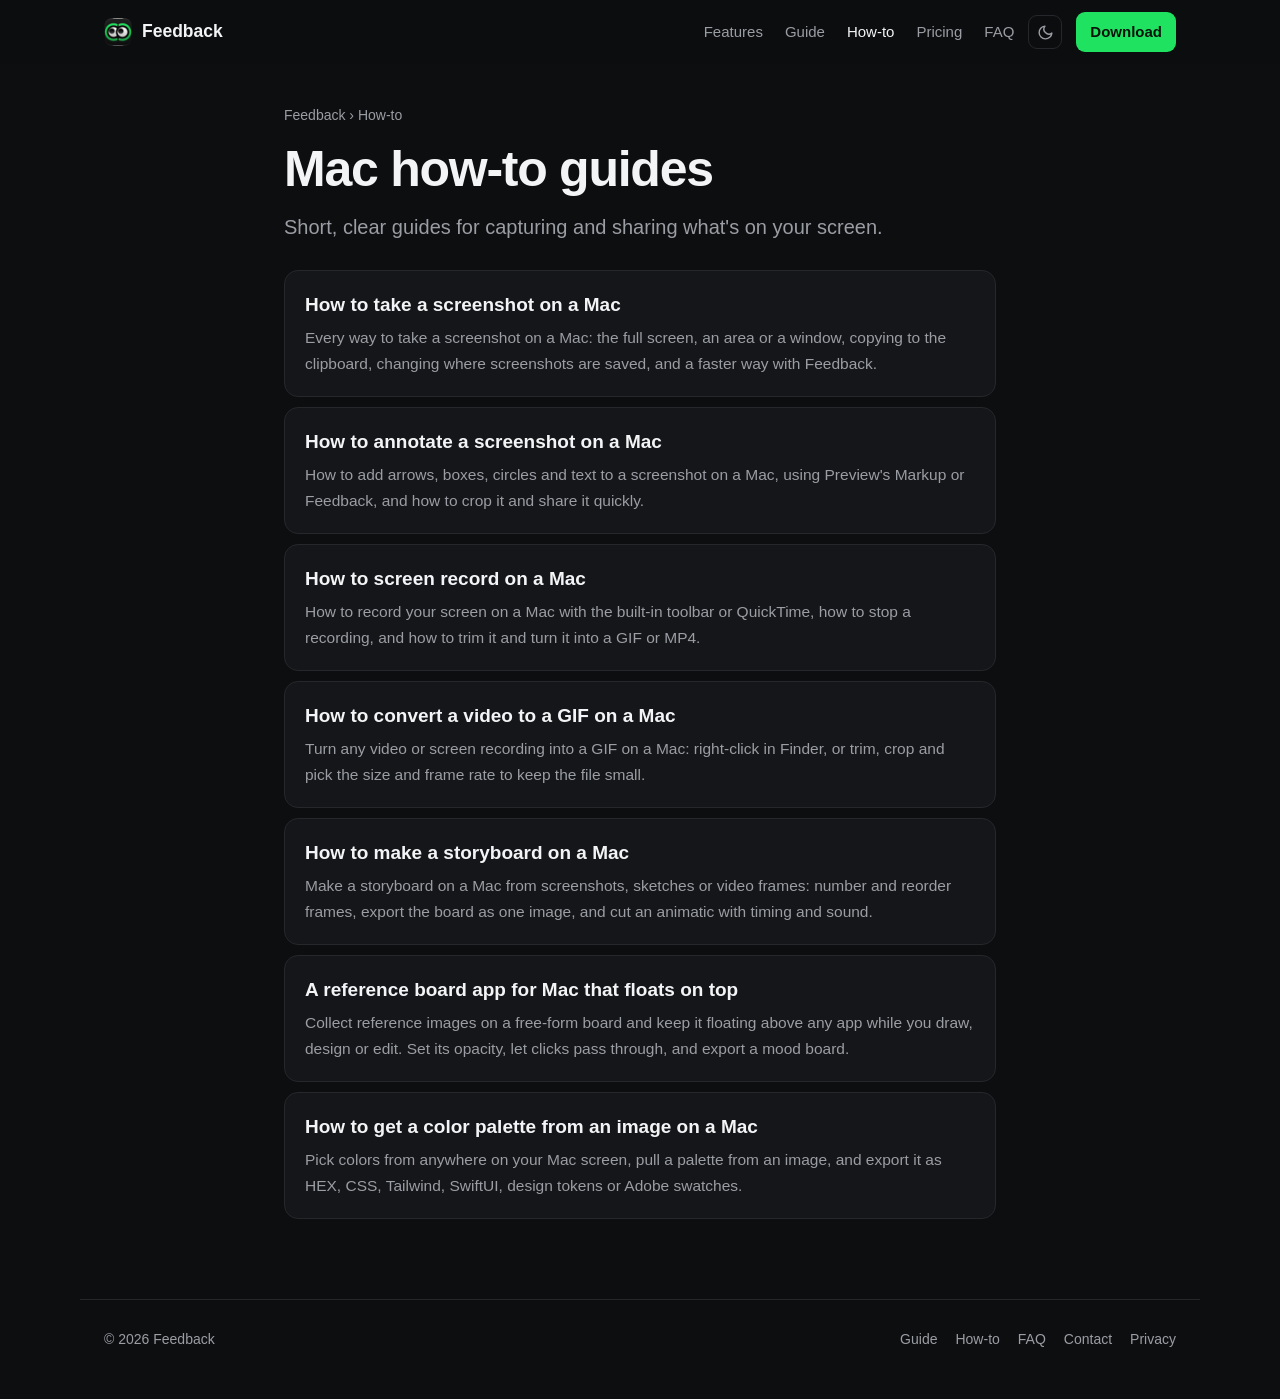
==== how-to/index.html @ 68e00ae4 "Phone menu with every page, Guide topic and how-to article Co-Authored-By: Claude Opus 5.5 <noreply@" ====
<!doctype html>
<html lang="en">
<head>
<meta charset="utf-8">
<script>try{document.documentElement.dataset.theme=localStorage.getItem('theme')==='light'?'light':'dark'}catch(e){document.documentElement.dataset.theme='dark'}</script>
<link rel="stylesheet" href="/assets/theme.css">
<meta name="viewport" content="width=device-width, initial-scale=1">
<title>Mac How-To Guides: Screenshots, GIFs, Storyboards &amp; More – Feedback</title>
<meta name="description" content="Short, clear guides for Mac: taking and annotating screenshots, screen recording, converting video to GIF, making storyboards, reference boards and color palettes.">
<link rel="canonical" href="https://feedbackformac.app/how-to/">
<meta name="theme-color" content="#0d0e10">
<link rel="icon" type="image/png" sizes="32x32" href="/images/favicon-32.png">
<link rel="apple-touch-icon" href="/images/apple-touch-icon.png">
<meta property="og:type" content="article">
<meta property="og:site_name" content="Feedback for Mac">
<meta property="og:title" content="Mac How-To Guides: Screenshots, GIFs, Storyboards &amp; More – Feedback">
<meta property="og:description" content="Short, clear guides for Mac: taking and annotating screenshots, screen recording, converting video to GIF, making storyboards, reference boards and color palettes.">
<meta property="og:url" content="https://feedbackformac.app/how-to/">
<meta property="og:image" content="https://feedbackformac.app/images/og-image.jpg">
<meta name="twitter:card" content="summary_large_image">
<script type="application/ld+json">{"@context": "https://schema.org", "@type": "CollectionPage", "name": "Mac how-to guides", "url": "https://feedbackformac.app/how-to/", "hasPart": [{"@type": "Article", "headline": "How to take a screenshot on a Mac", "url": "https://feedbackformac.app/how-to/take-a-screenshot-on-mac.html"}, {"@type": "Article", "headline": "How to annotate a screenshot on a Mac", "url": "https://feedbackformac.app/how-to/annotate-a-screenshot-on-mac.html"}, {"@type": "Article", "headline": "How to screen record on a Mac", "url": "https://feedbackformac.app/how-to/screen-record-on-mac.html"}, {"@type": "Article", "headline": "How to convert a video to a GIF on a Mac", "url": "https://feedbackformac.app/how-to/convert-video-to-gif-on-mac.html"}, {"@type": "Article", "headline": "How to make a storyboard on a Mac", "url": "https://feedbackformac.app/how-to/make-a-storyboard-on-mac.html"}, {"@type": "Article", "headline": "A reference board app for Mac that floats on top", "url": "https://feedbackformac.app/how-to/reference-board-app-for-mac.html"}, {"@type": "Article", "headline": "How to get a color palette from an image on a Mac", "url": "https://feedbackformac.app/how-to/color-palette-from-image-on-mac.html"}]}</script>
<style>
:root{--bg:#0d0e10;--panel:#151619;--line:#25272b;--text:#f3f4f6;--muted:#9b9da4;--green:#20e261;--green-ink:#06130a}
*{box-sizing:border-box}html{scroll-behavior:smooth}
body{margin:0;background:var(--bg);color:var(--text);font:17.5px/1.7 -apple-system,BlinkMacSystemFont,"SF Pro Text","Helvetica Neue",Arial,sans-serif;-webkit-font-smoothing:antialiased}
a{color:var(--green);text-decoration:none}a:hover{text-decoration:underline}
img{max-width:100%;height:auto}
.top{position:sticky;top:0;z-index:10;background:rgba(13,14,16,.8);backdrop-filter:saturate(160%) blur(14px);-webkit-backdrop-filter:saturate(160%) blur(14px)}
.top .in{max-width:1120px;margin:0 auto;padding:0 24px;display:flex;justify-content:space-between;align-items:center;height:64px}
.brand{display:flex;align-items:center;gap:10px;color:var(--text);font-weight:650}.brand:hover{text-decoration:none}
.top nav a{color:var(--muted);margin-left:22px;font-size:15px}.top nav a:hover,.top nav a.current{color:var(--text);text-decoration:none}
.top nav .cta{color:var(--green-ink);background:var(--green);padding:7px 14px;border-radius:9px;font-weight:600}
main{max-width:760px;margin:0 auto;padding:40px 24px 0}
.crumbs{font-size:14px;color:var(--muted)}.crumbs a{color:var(--muted)}
h1{font-size:clamp(34px,5.4vw,50px);line-height:1.08;letter-spacing:-.025em;margin:14px 0 14px}
.intro{color:var(--muted);font-size:20px;margin:0 0 8px}
h2{font-size:27px;letter-spacing:-.015em;margin:44px 0 10px}
p{margin:0 0 14px}ul,ol{margin:0 0 14px;padding-left:22px}li{margin:6px 0}li::marker{color:var(--muted)}
figure{margin:22px 0;background:#121316;border:1px solid var(--line);border-radius:14px;padding:10px}figure img{display:block;width:100%;height:auto}
figure.tall{max-width:340px}
kbd{font:600 13.5px/1 -apple-system,BlinkMacSystemFont,sans-serif;background:var(--panel);border:1px solid var(--line);border-bottom-width:2px;border-radius:6px;padding:3px 7px;white-space:nowrap}
table{width:100%;border-collapse:collapse;margin:8px 0 16px;font-size:16px}td{padding:9px 10px;border-bottom:1px solid var(--line);vertical-align:top}td:first-child{white-space:nowrap;width:1%}
.cta-box{margin:48px 0 0;background:linear-gradient(180deg,rgba(32,226,97,.08),rgba(32,226,97,.02)),var(--panel);border:1px solid rgba(32,226,97,.35);border-radius:18px;padding:28px;display:flex;gap:20px;align-items:center}
.cta-box img{width:72px;height:72px;flex:none}.cta-box h3{margin:0 0 4px;font-size:20px}.cta-box p{margin:0 0 14px;color:var(--muted);font-size:16px}
.button{display:inline-block;background:var(--green);color:var(--green-ink);font-weight:650;padding:11px 20px;border-radius:11px;font-size:15.5px}.button:hover{text-decoration:none;filter:brightness(1.06)}
.faq details{background:var(--panel);border:1px solid var(--line);border-radius:12px;padding:0 18px;margin-bottom:8px}
.faq summary{cursor:pointer;padding:14px 0;font-weight:600}.faq details p{color:var(--muted)}
.related{display:grid;grid-template-columns:1fr 1fr;gap:10px;margin-top:10px}
.related a{background:var(--panel);border:1px solid var(--line);border-radius:12px;padding:14px 16px;color:var(--text);font-size:16px}.related a:hover{border-color:rgba(32,226,97,.5);text-decoration:none}
footer{max-width:1120px;margin:80px auto 0;padding:28px 24px 48px;border-top:1px solid var(--line);color:var(--muted);font-size:14px;display:flex;justify-content:space-between;flex-wrap:wrap;gap:10px}
footer a{color:var(--muted);margin-left:18px}
@media(max-width:760px){.top nav a:not(.cta){display:none}.related{grid-template-columns:1fr}.cta-box{flex-direction:column;align-items:flex-start}td:first-child{white-space:normal}}
</style>
</head>
<body>
<header class="top"><div class="in">
<a class="brand" href="/"><img src="/images/favicon-32.png" alt="" width="28" height="28">Feedback</a>
<nav aria-label="Main"><a href="/#features">Features</a><a href="/guide.html">Guide</a><a href="/how-to/" class="current">How-to</a><a href="/#pricing">Pricing</a><a href="/#faq">FAQ</a><a class="cta" href="https://apps.apple.com/app/id6832037599">Download</a></nav>
</div></header><main>
<div class="crumbs"><a href="/">Feedback</a> › How-to</div>
<h1>Mac how-to guides</h1>
<p class="intro">Short, clear guides for capturing and sharing what's on your screen.</p>
<style>.list{display:grid;gap:10px;margin-top:26px}.list a{display:block;background:var(--panel);border:1px solid var(--line);border-radius:14px;padding:18px 20px;color:var(--text)}.list a:hover{border-color:rgba(32,226,97,.5);text-decoration:none}.list b{font-size:19px}.list span{display:block;color:var(--muted);font-size:15.5px;margin-top:4px}</style>
<div class="list">
<a href="take-a-screenshot-on-mac.html"><b>How to take a screenshot on a Mac</b><span>Every way to take a screenshot on a Mac: the full screen, an area or a window, copying to the clipboard, changing where screenshots are saved, and a faster way with Feedback.</span></a>
<a href="annotate-a-screenshot-on-mac.html"><b>How to annotate a screenshot on a Mac</b><span>How to add arrows, boxes, circles and text to a screenshot on a Mac, using Preview&#x27;s Markup or Feedback, and how to crop it and share it quickly.</span></a>
<a href="screen-record-on-mac.html"><b>How to screen record on a Mac</b><span>How to record your screen on a Mac with the built-in toolbar or QuickTime, how to stop a recording, and how to trim it and turn it into a GIF or MP4.</span></a>
<a href="convert-video-to-gif-on-mac.html"><b>How to convert a video to a GIF on a Mac</b><span>Turn any video or screen recording into a GIF on a Mac: right-click in Finder, or trim, crop and pick the size and frame rate to keep the file small.</span></a>
<a href="make-a-storyboard-on-mac.html"><b>How to make a storyboard on a Mac</b><span>Make a storyboard on a Mac from screenshots, sketches or video frames: number and reorder frames, export the board as one image, and cut an animatic with timing and sound.</span></a>
<a href="reference-board-app-for-mac.html"><b>A reference board app for Mac that floats on top</b><span>Collect reference images on a free-form board and keep it floating above any app while you draw, design or edit. Set its opacity, let clicks pass through, and export a mood board.</span></a>
<a href="color-palette-from-image-on-mac.html"><b>How to get a color palette from an image on a Mac</b><span>Pick colors from anywhere on your Mac screen, pull a palette from an image, and export it as HEX, CSS, Tailwind, SwiftUI, design tokens or Adobe swatches.</span></a>
</div>
</main>
<script src="/assets/lightbox.js" defer></script>
<script src="/assets/theme.js" defer></script>
<script src="/assets/menu.js" defer></script>
<footer><span>© 2026 Feedback</span><span><a href="/guide.html">Guide</a><a href="/how-to/">How-to</a><a href="/#faq">FAQ</a><a href="mailto:feedback.contact@icloud.com">Contact</a><a href="/#privacy">Privacy</a></span></footer>
</body>
</html>
---- assets/theme.css ----
/* Light theme, from the light-mode app icon: white, black and Feedback green.
   Dark is the default; html[data-theme="light"] switches. */

html[data-theme="light"] {
  --bg: #ffffff;
  --panel: #f4f5f2;
  --panel-2: #eef0ec;
  --line: #e2e5df;
  --text: #0b0c0d;
  --muted: #585c63;
  --green: #0c8f3d;          /* green for text and small marks, readable on white */
  --green-ink: #06130a;
  color-scheme: light;
}
html[data-theme="dark"] { color-scheme: dark; }

/* Buttons and badges keep the icon's bright green with black text. */
html[data-theme="light"] .button:not(.ghost),
html[data-theme="light"] .top nav .cta,
html[data-theme="light"] .pro { background: #20e261; color: #06130a; }

html[data-theme="light"] .top { background: rgba(255, 255, 255, .82); border-bottom: 1px solid rgba(0, 0, 0, .06); }
html[data-theme="light"] .hero { background: linear-gradient(180deg, rgba(32, 226, 97, .16), rgba(32, 226, 97, 0) 440px); }
html[data-theme="light"] .hero .icon { filter: drop-shadow(0 16px 34px rgba(12, 143, 61, .22)); }
html[data-theme="light"] figure { background: #ffffff; }
html[data-theme="light"] .plan.featured { background: linear-gradient(180deg, rgba(32, 226, 97, .14), rgba(32, 226, 97, .03)), var(--panel); border-color: rgba(12, 143, 61, .45); }
html[data-theme="light"] .cta-box { background: linear-gradient(180deg, rgba(32, 226, 97, .14), rgba(32, 226, 97, .03)), var(--panel); border-color: rgba(12, 143, 61, .4); }
html[data-theme="light"] kbd { background: #ffffff; }

/* Enlarged images */
html[data-theme="light"] .lb.on { background: rgba(250, 251, 249, .9); }
html[data-theme="light"] .lb img { box-shadow: 0 30px 80px rgba(0, 0, 0, .22); }
html[data-theme="light"] .lb .hint { color: rgba(0, 0, 0, .5); }

/* The switch */
.theme-toggle {
  display: inline-flex; align-items: center; justify-content: center;
  width: 34px; height: 34px; margin-left: 18px; padding: 0;
  border-radius: 9px; border: 1px solid var(--line); background: transparent;
  color: var(--muted); cursor: pointer; vertical-align: middle;
  transition: color .2s, background .2s;
}
.theme-toggle:hover { color: var(--text); background: var(--panel); }
.theme-toggle svg { width: 17px; height: 17px; }
.theme-toggle .sun { display: none; }
html[data-theme="light"] .theme-toggle .sun { display: block; }
html[data-theme="light"] .theme-toggle .moon { display: none; }

/* Smooth switch between themes, but not on first paint. */
html.theme-anim, html.theme-anim * { transition: background-color .3s ease, color .3s ease, border-color .3s ease !important; }

/* Top bar: one tidy row on every screen size */
header.top nav { display: flex; align-items: center; flex-wrap: nowrap; }
header.top .theme-toggle { margin-left: 14px; }
header.top nav .cta { margin-left: 14px; }
@media (max-width: 520px) {
  header.top nav .cta { display: none; }   /* the menu has Download */
}
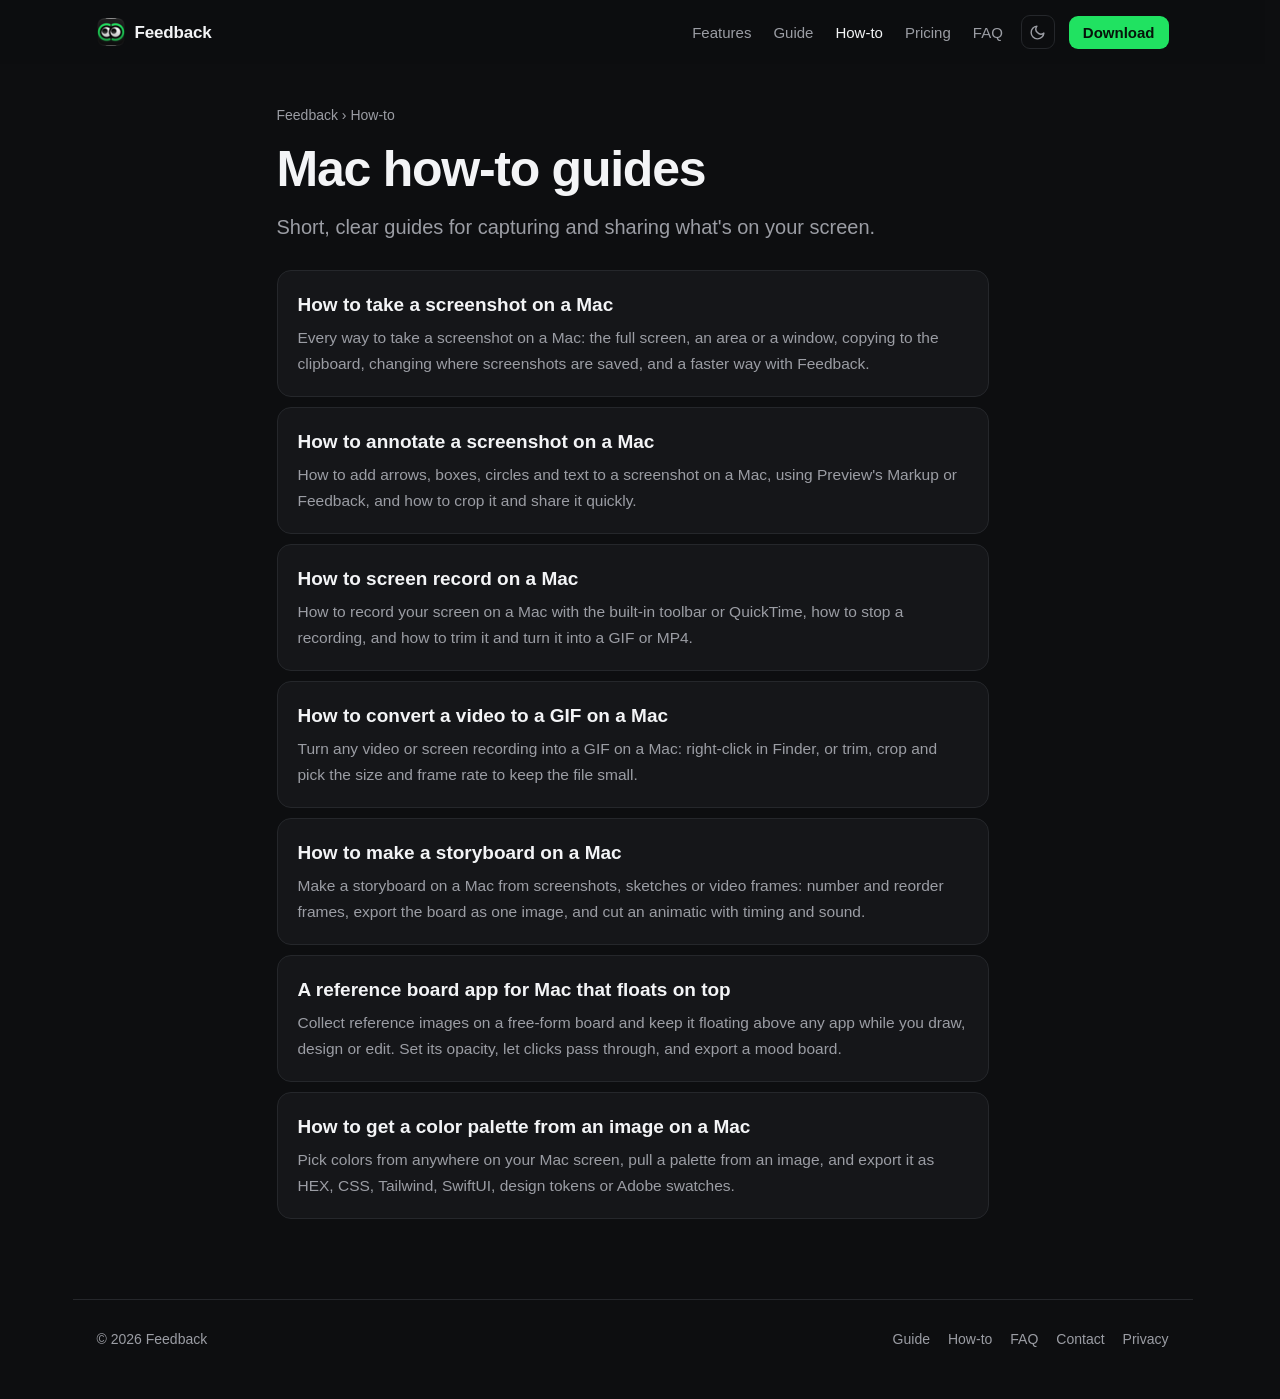
==== commit 0464feec: "One identical top bar on every page so nothing shifts between pages Co-Authored-By: Claude Opus 5.5 " ====
--- a/how-to/index.html
+++ b/how-to/index.html
@@ -55,7 +55,7 @@
 <body>
 <header class="top"><div class="in">
 <a class="brand" href="/"><img src="/images/favicon-32.png" alt="" width="28" height="28">Feedback</a>
-<nav aria-label="Main"><a href="/#features">Features</a><a href="/guide.html">Guide</a><a href="/how-to/" class="current">How-to</a><a href="/#pricing">Pricing</a><a href="/#faq">FAQ</a><a class="cta" href="https://apps.apple.com/app/id6832037599">Download</a></nav>
+<nav aria-label="Main"><a href="/#features">Features</a><a href="/guide.html">Guide</a><a href="/how-to/" class="current">How-to</a><a href="/#pricing">Pricing</a><a href="/#faq">FAQ</a><button type="button" class="theme-toggle" aria-label="Switch to light mode" title="Switch to light mode"><svg class="moon" viewBox="0 0 24 24" fill="none" stroke="currentColor" stroke-width="2" stroke-linecap="round" stroke-linejoin="round" aria-hidden="true"><path d="M21 12.8A9 9 0 1 1 11.2 3a7 7 0 0 0 9.8 9.8z"/></svg><svg class="sun" viewBox="0 0 24 24" fill="none" stroke="currentColor" stroke-width="2" stroke-linecap="round" aria-hidden="true"><circle cx="12" cy="12" r="4.5"/><path d="M12 2v2M12 20v2M4.9 4.9l1.4 1.4M17.7 17.7l1.4 1.4M2 12h2M20 12h2M4.9 19.1l1.4-1.4M17.7 6.3l1.4-1.4"/></svg></button><a class="cta" href="https://apps.apple.com/app/id6832037599">Download</a><button type="button" class="menu-btn" aria-label="Open menu"><svg viewBox="0 0 24 24" fill="none" stroke="currentColor" stroke-width="2" stroke-linecap="round" aria-hidden="true"><path d="M4 7h16M4 12h16M4 17h16"/></svg></button></nav>
 </div></header><main>
 <div class="crumbs"><a href="/">Feedback</a> › How-to</div>
 <h1>Mac how-to guides</h1>
--- a/assets/theme.css
+++ b/assets/theme.css
@@ -49,10 +49,27 @@
 /* Smooth switch between themes, but not on first paint. */
 html.theme-anim, html.theme-anim * { transition: background-color .3s ease, color .3s ease, border-color .3s ease !important; }
 
-/* Top bar: one tidy row on every screen size */
+/* One top bar for every page, identical down to the pixel, so nothing moves between pages. */
+html { scrollbar-gutter: stable; }
+header.top { position: sticky; top: 0; z-index: 10; }
+header.top > div { max-width: 1120px; margin: 0 auto; padding: 0 24px; height: 64px;
+                   display: flex; justify-content: space-between; align-items: center; }
+header.top .brand { display: flex; align-items: center; gap: 10px; color: var(--text); font-size: 17px; line-height: 1;
+                    font-weight: 650; letter-spacing: -.01em; text-decoration: none; }
+header.top .brand img { width: 28px; height: 28px; }
 header.top nav { display: flex; align-items: center; flex-wrap: nowrap; }
-header.top .theme-toggle { margin-left: 14px; }
-header.top nav .cta { margin-left: 14px; }
+header.top nav a { margin-left: 22px; font-size: 15px; line-height: 1; color: var(--muted); text-decoration: none; }
+header.top nav a:hover, header.top nav a.current { color: var(--text); }
+header.top nav .cta { margin-left: 14px; padding: 9px 14px; border-radius: 9px; font-weight: 600; color: #06130a; background: #20e261; }
+header.top nav .cta:hover { filter: brightness(1.06); }
+header.top .theme-toggle { margin-left: 18px; }
+.menu-btn { display: none; align-items: center; justify-content: center; width: 34px; height: 34px; margin-left: 10px; padding: 0;
+            border-radius: 9px; border: 1px solid var(--line); background: transparent; color: var(--text); cursor: pointer; }
+.menu-btn svg { width: 18px; height: 18px; }
+@media (max-width: 860px) {
+  header.top nav a:not(.cta) { display: none; }
+  .menu-btn { display: inline-flex; }
+}
 @media (max-width: 520px) {
   header.top nav .cta { display: none; }   /* the menu has Download */
 }
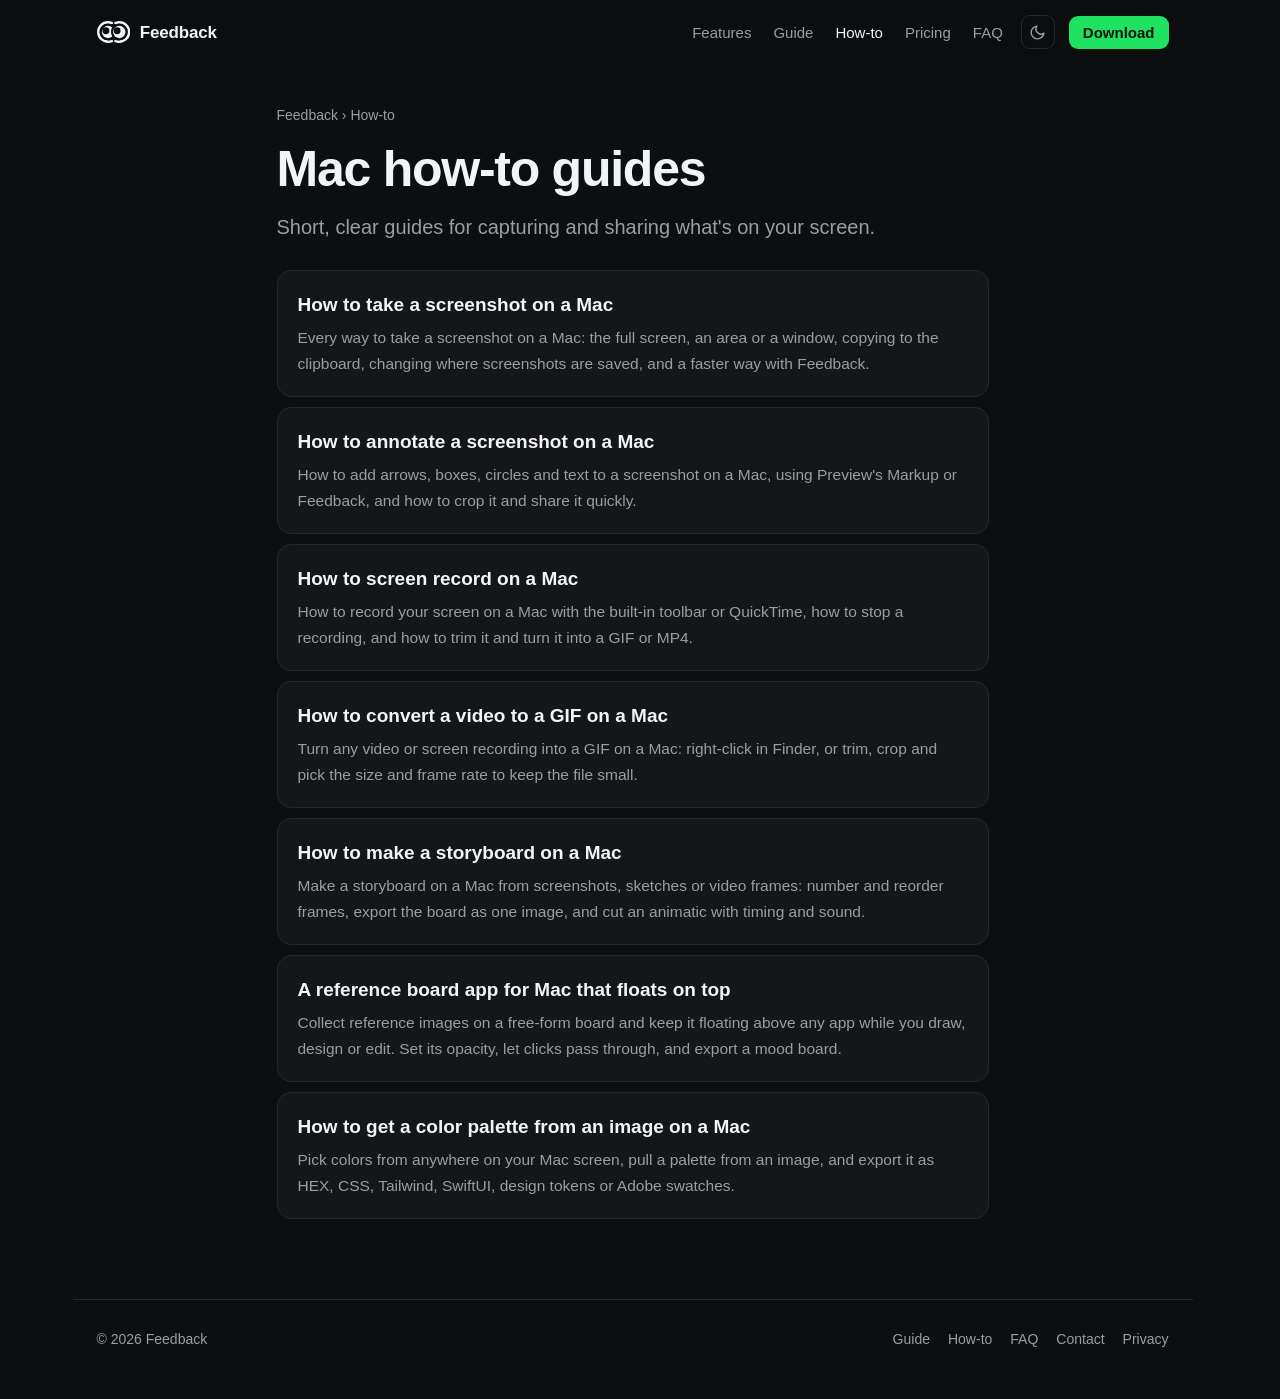
==== commit 7c6f8b0c: "Use the one-colour glyph as the logo in the top bar Co-Authored-By: Claude Opus 5.5 <noreply@anthrop" ====
--- a/how-to/index.html
+++ b/how-to/index.html
@@ -3,7 +3,7 @@
 <head>
 <meta charset="utf-8">
 <script>try{document.documentElement.dataset.theme=localStorage.getItem('theme')==='light'?'light':'dark'}catch(e){document.documentElement.dataset.theme='dark'}</script>
-<link rel="stylesheet" href="/assets/theme.css">
+<link rel="stylesheet" href="/assets/theme.css?v=6">
 <meta name="viewport" content="width=device-width, initial-scale=1">
 <title>Mac How-To Guides: Screenshots, GIFs, Storyboards &amp; More – Feedback</title>
 <meta name="description" content="Short, clear guides for Mac: taking and annotating screenshots, screen recording, converting video to GIF, making storyboards, reference boards and color palettes.">
@@ -54,7 +54,7 @@
 </head>
 <body>
 <header class="top"><div class="in">
-<a class="brand" href="/"><img src="/images/favicon-32.png" alt="" width="28" height="28">Feedback</a>
+<a class="brand" href="/"><svg class="mark" viewBox="16 184 994 656" aria-hidden="true"><mask id="fbmark" maskUnits="userSpaceOnUse" x="0" y="0" width="1024" height="1024"><path d="M563.45,244.32c35.75-15.12,75.06-23.49,116.33-23.49,165.05,0,292.54,127,292.54,292.05s-132.92,289.17-297.97,289.17c-56.64,0-95.07-14.69-108.24-20.04" fill="none" stroke="#fff" stroke-width="73" stroke-linecap="round"/><path d="M459.34,782.02c-13.17,5.34-51.6,20.04-108.24,20.04-165.05,0-297.97-124.11-297.97-289.17,0-165.05,127.48-292.05,292.54-292.05,41.26,0,80.57,8.36,116.33,23.49" fill="none" stroke="#fff" stroke-width="73" stroke-linecap="round"/><circle cx="344.84" cy="511.98" r="248.23"/><circle cx="344.84" cy="511.98" r="184.41" fill="#fff"/><circle cx="679.77" cy="511.98" r="248.23"/><circle cx="679.77" cy="511.98" r="184.41" fill="#fff"/><circle cx="281.6" cy="476.04" r="102.26"/><circle cx="616.54" cy="476.04" r="102.26"/></mask><rect x="0" y="0" width="1024" height="1024" fill="currentColor" mask="url(#fbmark)"/></svg>Feedback</a>
 <nav aria-label="Main"><a href="/#features">Features</a><a href="/guide.html">Guide</a><a href="/how-to/" class="current">How-to</a><a href="/#pricing">Pricing</a><a href="/#faq">FAQ</a><button type="button" class="theme-toggle" aria-label="Switch to light mode" title="Switch to light mode"><svg class="moon" viewBox="0 0 24 24" fill="none" stroke="currentColor" stroke-width="2" stroke-linecap="round" stroke-linejoin="round" aria-hidden="true"><path d="M21 12.8A9 9 0 1 1 11.2 3a7 7 0 0 0 9.8 9.8z"/></svg><svg class="sun" viewBox="0 0 24 24" fill="none" stroke="currentColor" stroke-width="2" stroke-linecap="round" aria-hidden="true"><circle cx="12" cy="12" r="4.5"/><path d="M12 2v2M12 20v2M4.9 4.9l1.4 1.4M17.7 17.7l1.4 1.4M2 12h2M20 12h2M4.9 19.1l1.4-1.4M17.7 6.3l1.4-1.4"/></svg></button><a class="cta" href="https://apps.apple.com/app/id6832037599">Download</a><button type="button" class="menu-btn" aria-label="Open menu"><svg viewBox="0 0 24 24" fill="none" stroke="currentColor" stroke-width="2" stroke-linecap="round" aria-hidden="true"><path d="M4 7h16M4 12h16M4 17h16"/></svg></button></nav>
 </div></header><main>
 <div class="crumbs"><a href="/">Feedback</a> › How-to</div>
@@ -71,9 +71,9 @@
 <a href="color-palette-from-image-on-mac.html"><b>How to get a color palette from an image on a Mac</b><span>Pick colors from anywhere on your Mac screen, pull a palette from an image, and export it as HEX, CSS, Tailwind, SwiftUI, design tokens or Adobe swatches.</span></a>
 </div>
 </main>
-<script src="/assets/lightbox.js" defer></script>
-<script src="/assets/theme.js" defer></script>
-<script src="/assets/menu.js" defer></script>
+<script src="/assets/lightbox.js?v=6" defer></script>
+<script src="/assets/theme.js?v=6" defer></script>
+<script src="/assets/menu.js?v=6" defer></script>
 <footer><span>© 2026 Feedback</span><span><a href="/guide.html">Guide</a><a href="/how-to/">How-to</a><a href="/#faq">FAQ</a><a href="mailto:feedback.contact@icloud.com">Contact</a><a href="/#privacy">Privacy</a></span></footer>
 </body>
 </html>
--- a/assets/theme.css
+++ b/assets/theme.css
@@ -50,13 +50,15 @@
 html.theme-anim, html.theme-anim * { transition: background-color .3s ease, color .3s ease, border-color .3s ease !important; }
 
 /* One top bar for every page, identical down to the pixel, so nothing moves between pages. */
-html { scrollbar-gutter: stable; }
+/* Every page keeps its scroll track, short or long, so the width never changes between pages (works in Safari too). */
+html { overflow-y: scroll; scrollbar-gutter: stable; }
 header.top { position: sticky; top: 0; z-index: 10; }
 header.top > div { max-width: 1120px; margin: 0 auto; padding: 0 24px; height: 64px;
                    display: flex; justify-content: space-between; align-items: center; }
 header.top .brand { display: flex; align-items: center; gap: 10px; color: var(--text); font-size: 17px; line-height: 1;
                     font-weight: 650; letter-spacing: -.01em; text-decoration: none; }
 header.top .brand img { width: 28px; height: 28px; }
+header.top .brand .mark { display: block; height: 22px; width: auto; color: var(--text); }
 header.top nav { display: flex; align-items: center; flex-wrap: nowrap; }
 header.top nav a { margin-left: 22px; font-size: 15px; line-height: 1; color: var(--muted); text-decoration: none; }
 header.top nav a:hover, header.top nav a.current { color: var(--text); }
@@ -73,3 +75,15 @@
 @media (max-width: 520px) {
   header.top nav .cta { display: none; }   /* the menu has Download */
 }
+
+/* Moving between pages: the top bar stays put while the page underneath fades over,
+   instead of the whole window blanking and redrawing. (Safari 18.2+, Chrome 126+;
+   other browsers simply load the page as before.) */
+@view-transition { navigation: auto; }
+header.top { view-transition-name: site-header; }
+::view-transition-group(site-header) { animation: none; }
+::view-transition-old(site-header), ::view-transition-new(site-header) { animation-duration: .15s; }
+::view-transition-old(root), ::view-transition-new(root) { animation-duration: .2s; }
+@media (prefers-reduced-motion: reduce) {
+  ::view-transition-group(*), ::view-transition-old(*), ::view-transition-new(*) { animation: none !important; }
+}
